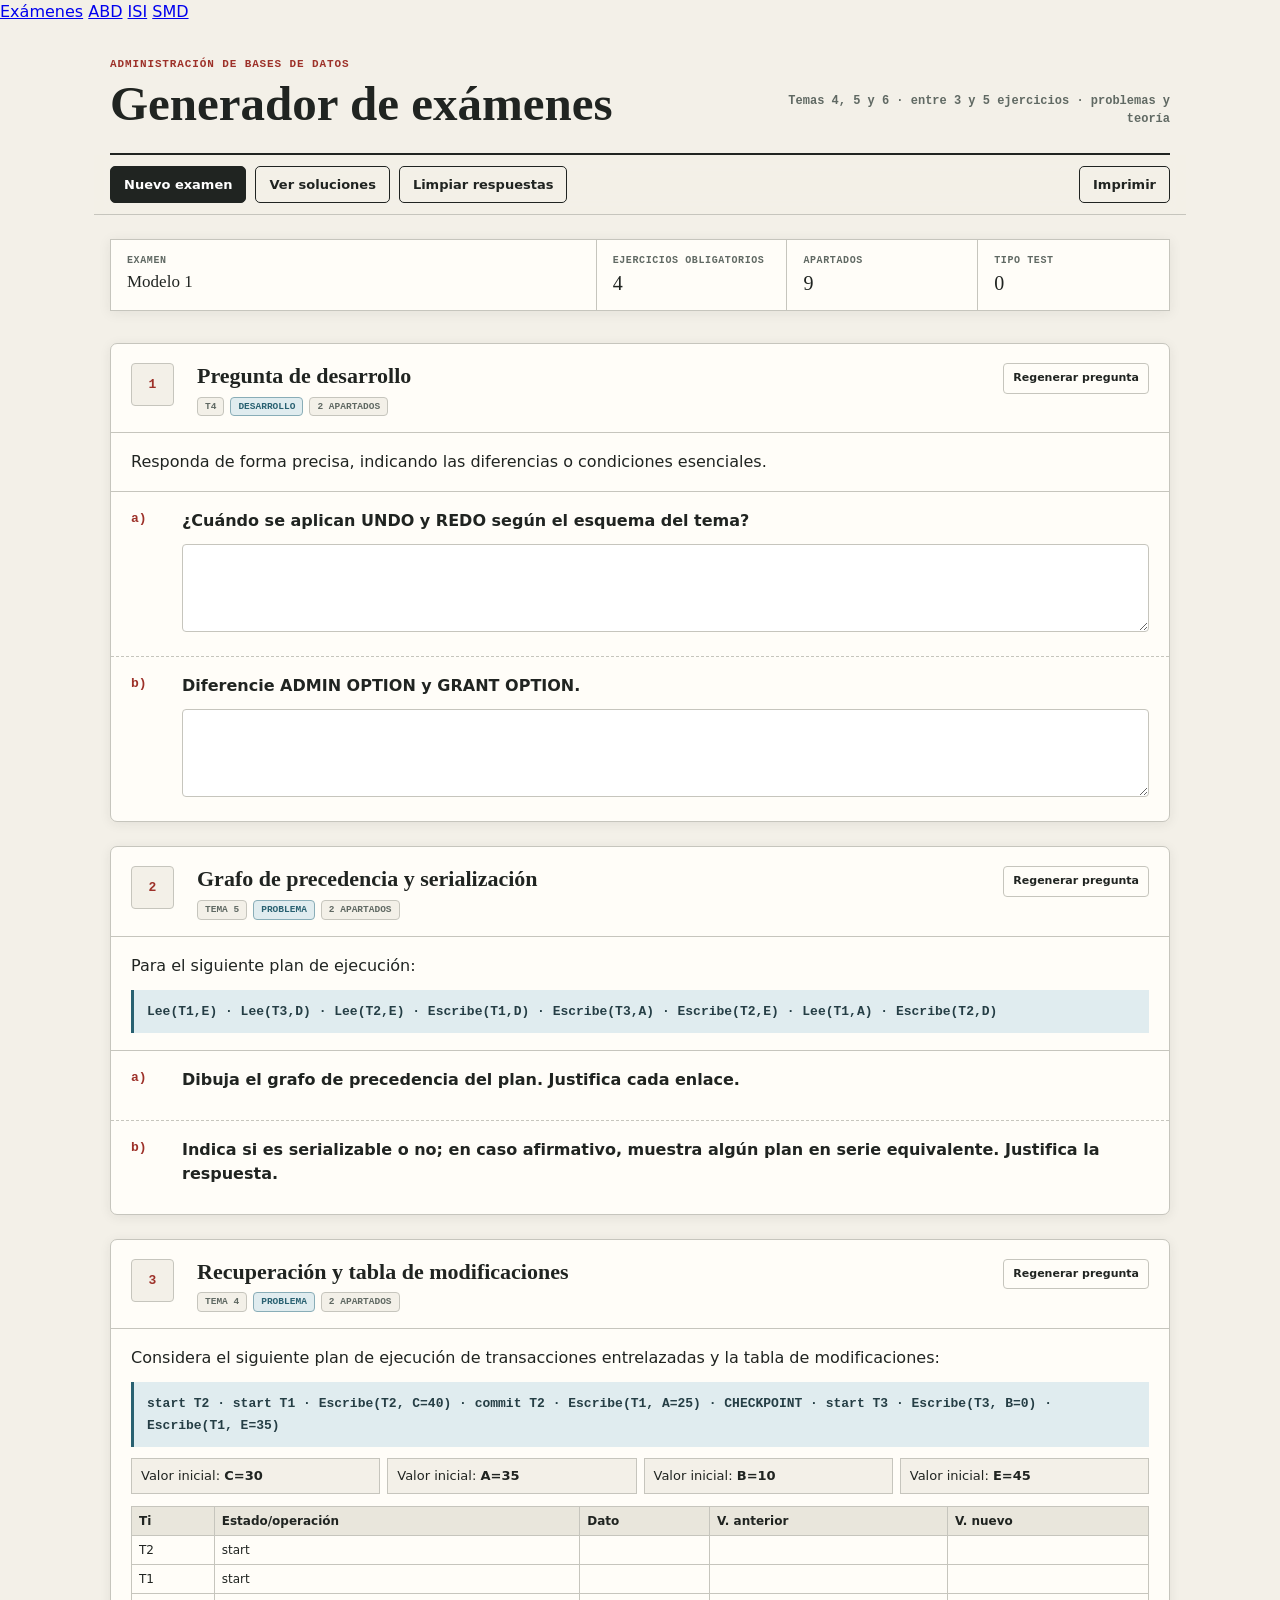
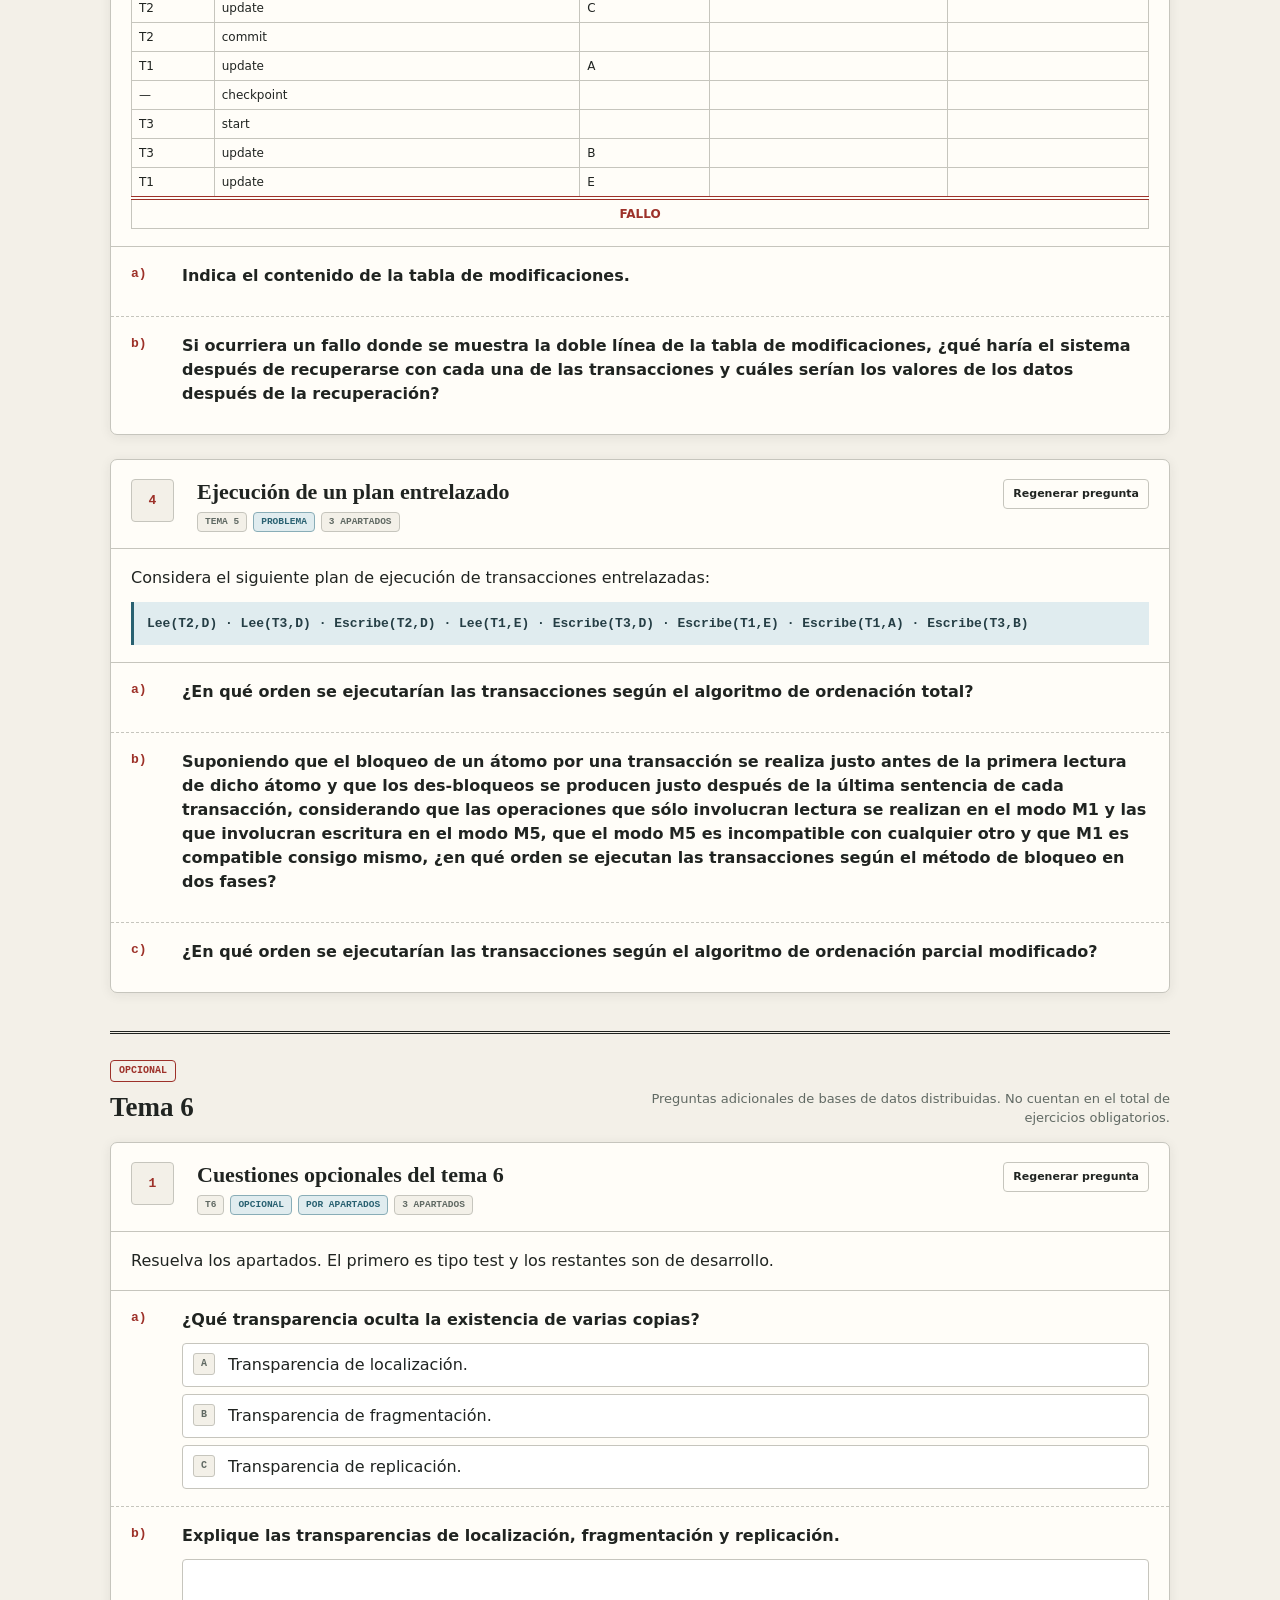
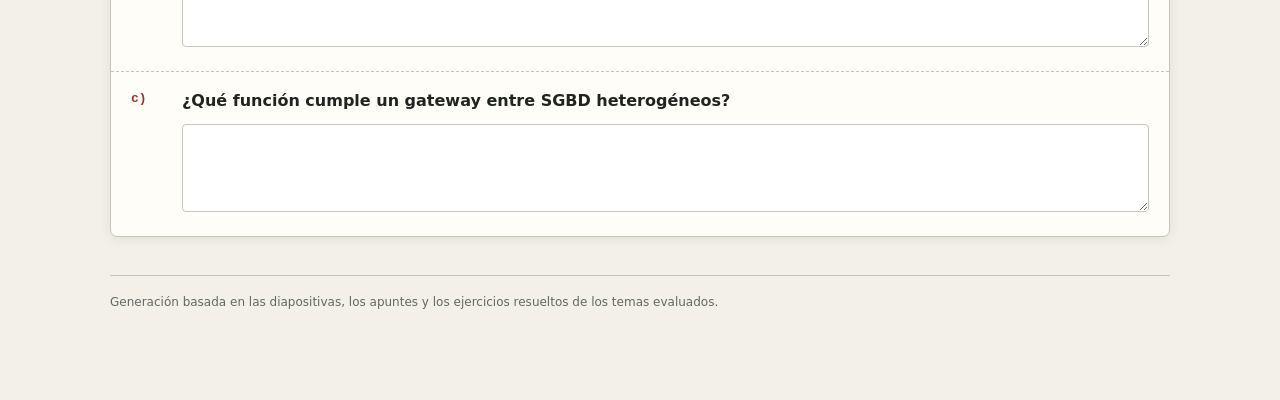
==== abd.html @ e3fd7a16 "Add files via upload" ====
<!DOCTYPE html>
<html lang="es">
<head>
<meta charset="UTF-8">
<meta name="viewport" content="width=device-width, initial-scale=1.0">
<title>Generador de exámenes · Administración de Bases de Datos</title>
<link rel="icon" href="assets/favicon.svg" type="image/svg+xml">
<link rel="preconnect" href="https://fonts.googleapis.com">
<link rel="preconnect" href="https://fonts.gstatic.com" crossorigin>
<link href="https://fonts.googleapis.com/css2?family=Fraunces:ital,opsz,wght@0,9..144,400;0,9..144,600;0,9..144,900;1,9..144,500&family=Newsreader:ital,opsz@0,6..72;1,6..72&family=IBM+Plex+Mono:wght@400;500;600&display=swap" rel="stylesheet">
<style>
  :root {
    --paper: #f3f0e8;
    --surface: #fffdf8;
    --surface-2: #e9e6dc;
    --ink: #202421;
    --muted: #606963;
    --line: #c6c5bd;
    --accent: #9d3129;
    --blue: #296171;
    --blue-bg: #e0ecef;
    --green: #24613b;
    --green-bg: #e2eee5;
    --red-bg: #f4dfdc;
    --shadow: 0 2px 12px rgba(32, 36, 33, .08);
  }

  * { box-sizing: border-box; }
  html { scroll-behavior: smooth; }
  body {
    margin: 0;
    overflow-x: hidden;
    color: var(--ink);
    background: var(--paper);
    font-family: Inter, ui-sans-serif, system-ui, -apple-system, BlinkMacSystemFont, "Segoe UI", sans-serif;
    line-height: 1.5;
  }
  button, textarea { font: inherit; }
  .shell { width: min(1060px, calc(100% - 32px)); margin: 0 auto; padding-bottom: 90px; }

  header {
    display: grid;
    grid-template-columns: 1fr auto;
    gap: 24px;
    align-items: end;
    padding: 34px 0 24px;
    border-bottom: 2px solid var(--ink);
  }
  header > * { min-width: 0; }
  .eyebrow {
    margin: 0 0 7px;
    color: var(--accent);
    font: 750 11px/1.25 ui-monospace, SFMono-Regular, Consolas, monospace;
    letter-spacing: .08em;
    text-transform: uppercase;
  }
  h1 {
    margin: 0;
    font-family: Georgia, serif;
    font-size: clamp(31px, 5vw, 49px);
    line-height: 1.02;
    letter-spacing: 0;
  }
  .header-meta {
    max-width: 390px;
    color: var(--muted);
    text-align: right;
    font: 650 12px/1.55 ui-monospace, SFMono-Regular, Consolas, monospace;
    overflow-wrap: anywhere;
  }

  .toolbar {
    position: sticky;
    top: 0;
    z-index: 20;
    display: flex;
    gap: 9px;
    align-items: center;
    flex-wrap: wrap;
    margin: 0 -16px 24px;
    padding: 11px 16px;
    border-bottom: 1px solid var(--line);
    background: rgba(243, 240, 232, .96);
    backdrop-filter: blur(9px);
  }
  .spacer { flex: 1; }
  .button {
    min-height: 37px;
    padding: 8px 13px;
    border: 1px solid var(--ink);
    border-radius: 5px;
    color: white;
    background: var(--ink);
    cursor: pointer;
    font-size: 13px;
    font-weight: 750;
  }
  .button:hover { border-color: var(--accent); background: var(--accent); }
  .button.secondary { color: var(--ink); background: transparent; }
  .button.secondary:hover { color: white; background: var(--ink); }

  .dashboard {
    display: grid;
    grid-template-columns: 1.4fr repeat(3, minmax(130px, .55fr));
    margin-bottom: 32px;
    border: 1px solid var(--line);
    background: var(--surface);
    box-shadow: var(--shadow);
  }
  .dashboard > div { min-width: 0; padding: 14px 16px; border-right: 1px solid var(--line); }
  .dashboard > div:last-child { border-right: 0; }
  .dash-label {
    display: block;
    margin-bottom: 4px;
    color: var(--muted);
    font: 750 10px/1.3 ui-monospace, SFMono-Regular, Consolas, monospace;
    letter-spacing: .06em;
    text-transform: uppercase;
  }
  .dash-value { display: block; font-family: Georgia, serif; font-size: 20px; line-height: 1.25; overflow-wrap: anywhere; }
  .dashboard > div:first-child .dash-value { font-size: 17px; }

  .result {
    display: none;
    gap: 16px;
    grid-template-columns: auto 1fr;
    align-items: center;
    margin: 0 0 28px;
    padding: 18px;
    border: 2px solid var(--ink);
    background: var(--surface);
  }
  .result.visible { display: grid; }
  .result-score { color: var(--accent); font-family: Georgia, serif; font-size: 38px; font-weight: 700; }
  .result h2 { margin: 0 0 2px; font-size: 17px; }
  .result p { margin: 0; color: var(--muted); font-size: 13px; }

  .optional-section {
    margin-top: 38px;
    padding-top: 22px;
    border-top: 3px double var(--ink);
    scroll-margin-top: 95px;
  }
  .optional-head {
    display: flex;
    gap: 18px;
    align-items: end;
    justify-content: space-between;
    margin-bottom: 14px;
  }
  .optional-head h2 { margin: 0; font-family: Georgia, serif; font-size: 27px; }
  .optional-head p { max-width: 520px; margin: 0; color: var(--muted); text-align: right; font-size: 13px; }
  .optional-badge {
    display: inline-block;
    margin-bottom: 5px;
    padding: 3px 8px;
    border: 1px solid var(--accent);
    border-radius: 4px;
    color: var(--accent);
    font: 750 10px/1.4 ui-monospace, SFMono-Regular, Consolas, monospace;
    text-transform: uppercase;
  }

  .question {
    margin-bottom: 24px;
    border: 1px solid var(--line);
    border-radius: 7px;
    background: var(--surface);
    box-shadow: var(--shadow);
    overflow: hidden;
  }
  .question-head {
    display: grid;
    grid-template-columns: 52px minmax(0, 1fr) auto;
    gap: 14px;
    align-items: start;
    padding: 19px 20px 16px;
    border-bottom: 1px solid var(--line);
  }
  .question-number {
    display: grid;
    width: 43px;
    height: 43px;
    place-items: center;
    border: 1px solid var(--line);
    border-radius: 4px;
    color: var(--accent);
    background: var(--paper);
    font: 750 13px/1 ui-monospace, SFMono-Regular, Consolas, monospace;
  }
  .question h2 { margin: 0 0 7px; font-family: Georgia, serif; font-size: 22px; line-height: 1.2; letter-spacing: 0; }
  .tags { display: flex; gap: 6px; flex-wrap: wrap; }
  .tag {
    padding: 2px 7px;
    border: 1px solid var(--line);
    border-radius: 4px;
    color: var(--muted);
    background: var(--paper);
    font: 700 9.5px/1.45 ui-monospace, SFMono-Regular, Consolas, monospace;
    text-transform: uppercase;
  }
  .tag.problem { border-color: #89adb7; color: var(--blue); background: var(--blue-bg); }
  .regen {
    padding: 6px 9px;
    border: 1px solid var(--line);
    border-radius: 4px;
    color: var(--ink);
    background: transparent;
    cursor: pointer;
    font-size: 11px;
    font-weight: 750;
    white-space: nowrap;
  }
  .regen:hover { border-color: var(--ink); background: var(--surface-2); }

  .statement { padding: 17px 20px; border-bottom: 1px solid var(--line); }
  .statement p { margin: 0; }
  .statement p + p { margin-top: 10px; }
  .scenario {
    display: block;
    margin: 12px 0 0;
    padding: 11px 13px;
    border-left: 3px solid var(--blue);
    color: #253e45;
    background: var(--blue-bg);
    font: 600 13px/1.65 ui-monospace, SFMono-Regular, Consolas, monospace;
    overflow-wrap: anywhere;
  }
  .data-grid {
    display: grid;
    grid-template-columns: repeat(auto-fit, minmax(150px, 1fr));
    gap: 7px;
    margin-top: 11px;
  }
  .datum { padding: 7px 9px; border: 1px solid var(--line); background: var(--paper); font-size: 13px; }
  .statement table { width: 100%; margin-top: 12px; border-collapse: collapse; font-size: 12px; }
  .statement th, .statement td { height: 29px; padding: 5px 7px; border: 1px solid var(--line); text-align: left; }
  .statement th { background: var(--surface-2); }
  .statement tr.failure-marker td { border-top: 4px double var(--accent); color: var(--accent); text-align: center; font-weight: 750; }

  .parts { counter-reset: part; }
  .part {
    counter-increment: part;
    display: grid;
    grid-template-columns: 39px minmax(0, 1fr);
    gap: 12px;
    padding: 17px 20px;
    border-bottom: 1px dashed var(--line);
  }
  .part:last-child { border-bottom: 0; }
  .part::before {
    content: counter(part, lower-alpha) ")";
    color: var(--accent);
    font: 750 13px/1.5 ui-monospace, SFMono-Regular, Consolas, monospace;
  }
  .part-prompt { margin: 0 0 11px; font-weight: 650; overflow-wrap: anywhere; }
  .answer-box {
    width: 100%;
    min-height: 88px;
    resize: vertical;
    padding: 10px 11px;
    border: 1px solid var(--line);
    border-radius: 4px;
    color: var(--ink);
    background: white;
    line-height: 1.45;
  }
  .answer-box:focus { outline: 2px solid rgba(41, 97, 113, .25); border-color: var(--blue); }
  .options { display: grid; gap: 7px; }
  .option {
    display: grid;
    grid-template-columns: 26px minmax(0, 1fr);
    gap: 9px;
    align-items: start;
    width: 100%;
    padding: 9px 10px;
    border: 1px solid var(--line);
    border-radius: 4px;
    color: var(--ink);
    background: white;
    cursor: pointer;
    text-align: left;
  }
  .option:hover { border-color: var(--ink); }
  .letter {
    display: grid;
    width: 22px;
    height: 22px;
    place-items: center;
    border: 1px solid var(--line);
    border-radius: 3px;
    color: var(--muted);
    background: var(--paper);
    font: 750 10px/1 ui-monospace, SFMono-Regular, Consolas, monospace;
  }
  .option.selected { border-color: var(--accent); background: #f8ebe8; }
  .option.selected .letter { border-color: var(--accent); color: white; background: var(--accent); }
  .option.correct { border-color: var(--green); background: var(--green-bg); }
  .option.correct .letter { border-color: var(--green); color: white; background: var(--green); }
  .option.wrong { border-color: var(--accent); background: var(--red-bg); }
  .option.wrong .letter { border-color: var(--accent); color: white; background: var(--accent); }

  .solution {
    display: none;
    margin-top: 12px;
    padding: 11px 12px;
    border-left: 3px solid var(--green);
    color: #27372d;
    background: var(--green-bg);
    font-size: 13.5px;
  }
  .solution.visible { display: block; }
  .solution strong { color: var(--green); }
  .solution.incorrect { border-left-color: var(--accent); background: var(--red-bg); }
  .solution.incorrect strong { color: var(--accent); }
  .solution.unanswered { border-left-color: var(--blue); background: var(--blue-bg); }
  .solution.unanswered strong { color: var(--blue); }
  .solution ul { margin: 7px 0 0 18px; padding: 0; }
  .solution table { width: 100%; margin-top: 8px; border-collapse: collapse; background: rgba(255,255,255,.52); }
  .solution th, .solution td { padding: 5px 7px; border: 1px solid rgba(36,97,59,.28); text-align: left; }
  code { padding: 1px 4px; border-radius: 3px; background: rgba(32,36,33,.08); font-family: ui-monospace, SFMono-Regular, Consolas, monospace; font-size: .92em; }

  footer { margin-top: 38px; padding-top: 17px; border-top: 1px solid var(--line); color: var(--muted); font-size: 12px; }

  @media (max-width: 720px) {
    .shell { width: min(100% - 22px, 1060px); }
    header { grid-template-columns: 1fr; gap: 9px; padding-top: 25px; }
    .header-meta { max-width: none; text-align: left; }
    .toolbar {
      display: grid;
      grid-template-columns: 1fr 1fr;
      gap: 8px;
      margin-left: -11px;
      margin-right: -11px;
      padding: 10px 11px;
    }
    .toolbar .button { width: 100%; padding-left: 7px; padding-right: 7px; font-size: 12px; }
    .spacer { display: none; }
    .dashboard { grid-template-columns: 1fr 1fr; }
    .dashboard > div { border-bottom: 1px solid var(--line); }
    .dashboard > div:nth-child(2) { border-right: 0; }
    .dashboard > div:nth-last-child(-n+2) { border-bottom: 0; }
    .question-head { grid-template-columns: 42px minmax(0, 1fr); padding: 15px 13px 13px; }
    .question-number { width: 36px; height: 36px; }
    .question h2 { font-size: 20px; }
    .regen { grid-column: 2; justify-self: start; }
    .optional-head { display: block; }
    .optional-head p { margin-top: 5px; text-align: left; }
    .statement { padding: 14px 13px; }
    .part { grid-template-columns: 27px minmax(0, 1fr); gap: 7px; padding: 15px 13px; }
    .scenario { font-size: 12px; }
  }

  @media print {
    body, .question, .dashboard { background: white; box-shadow: none; }
    .shell { width: 100%; padding: 0; }
    header { padding-top: 0; }
    .toolbar, .regen, footer, .result { display: none !important; }
    .question { margin-bottom: 16px; }
    .question-head, .statement, .part { break-inside: avoid; }
    .answer-box { min-height: 65px; }
    .solution { display: none !important; }
  }
</style>
<link rel="stylesheet" href="assets/site.css">
</head>
<body class="subject-page">
<div class="site-nav-wrap">
  <nav class="site-nav" aria-label="Asignaturas">
    <a href="index.html">Exámenes</a>
    <a href="abd.html" aria-current="page">ABD</a>
    <a href="isi.html">ISI</a>
    <a href="smd.html">SMD</a>
  </nav>
</div>
<main class="shell">
  <header>
    <div>
      <p class="eyebrow">Administración de Bases de Datos</p>
      <h1>Generador de exámenes</h1>
    </div>
    <div class="header-meta">Temas 4, 5 y 6 · entre 3 y 5 ejercicios · problemas y teoría</div>
  </header>

  <div class="toolbar">
    <button class="button" id="newExam" type="button">Nuevo examen</button>
    <button class="button secondary" id="toggleSolutions" type="button">Ver soluciones</button>
    <button class="button secondary" id="resetAnswers" type="button">Limpiar respuestas</button>
    <span class="spacer"></span>
    <button class="button secondary" id="printExam" type="button">Imprimir</button>
  </div>

  <section class="dashboard" aria-label="Resumen del examen">
    <div>
      <span class="dash-label">Examen</span>
      <span class="dash-value" id="examLabel">Modelo 1</span>
    </div>
    <div>
      <span class="dash-label">Ejercicios obligatorios</span>
      <span class="dash-value" id="questionCount">0</span>
    </div>
    <div>
      <span class="dash-label">Apartados</span>
      <span class="dash-value" id="partCount">0</span>
    </div>
    <div>
      <span class="dash-label">Tipo test</span>
      <span class="dash-value" id="testCount">0</span>
    </div>
  </section>

  <section class="result" id="result">
    <div class="result-score" id="resultScore">0/0</div>
    <div>
      <h2>Corrección orientativa</h2>
      <p id="resultText"></p>
    </div>
  </section>

  <section id="exam"></section>

  <section class="optional-section">
    <div class="optional-head">
      <div>
        <span class="optional-badge">Opcional</span>
        <h2>Tema 6</h2>
      </div>
      <p>Preguntas adicionales de bases de datos distribuidas. No cuentan en el total de ejercicios obligatorios.</p>
    </div>
    <section id="optionalExam"></section>
  </section>

  <footer>
    Generación basada en las diapositivas, los apuntes y los ejercicios resueltos de los temas evaluados.
  </footer>
</main>

<script>
const LETTERS = ["A", "B", "C", "D"];
let serial = 0;
let examNumber = 0;
let questions = [];
let optionalQuestions = [];
let answers = new Map();
let solutionsVisible = false;

function randomInt(min, max) {
  return Math.floor(Math.random() * (max - min + 1)) + min;
}

function choice(items) {
  return items[Math.floor(Math.random() * items.length)];
}

function shuffle(items) {
  const result = [...items];
  for (let i = result.length - 1; i > 0; i--) {
    const j = Math.floor(Math.random() * (i + 1));
    [result[i], result[j]] = [result[j], result[i]];
  }
  return result;
}

function sample(items, amount) {
  return shuffle(items).slice(0, amount);
}

function nextId(prefix) {
  serial += 1;
  return `${prefix}-${serial}`;
}

function openPart(prompt, solution, source = "") {
  return { type: "open", prompt, solution, source };
}

function testPart(prompt, options, correct, explanation) {
  const mixed = shuffle(options.map((text, index) => ({ text, correct: index === correct })));
  return {
    type: "test",
    prompt,
    options: mixed.map(item => item.text),
    correct: mixed.findIndex(item => item.correct),
    solution: explanation
  };
}

function formatList(items) {
  return items.length ? items.join(", ") : "ninguna";
}

const LITERAL_PROBLEM_PROMPTS = {
  timestampTotal: "¿En qué orden se ejecutarían las transacciones según el algoritmo de ordenación total?",
  timestampPartial: "¿En qué orden se ejecutarían las transacciones según el algoritmo de ordenación parcial?",
  timestampModified: "¿En qué orden se ejecutarían las transacciones según el algoritmo de ordenación parcial modificado?",
  lockingM4: "Suponiendo que el bloqueo de un átomo por una transacción se realiza justo antes de la primera lectura de dicho átomo y que los des-bloqueos se producen justo después de la última sentencia de cada transacción, considerando que las operaciones que sólo involucran lectura se realizan en el modo M1 y las que involucran escritura en el modo M4, que el modo M4 es compatible con M1 e incompatible consigo mismo, y que el modo M1 es compatible consigo mismo, ¿en qué orden se ejecutan las transacciones según el método de bloqueo en dos fases?",
  lockingM5: "Suponiendo que el bloqueo de un átomo por una transacción se realiza justo antes de la primera lectura de dicho átomo y que los des-bloqueos se producen justo después de la última sentencia de cada transacción, considerando que las operaciones que sólo involucran lectura se realizan en el modo M1 y las que involucran escritura en el modo M5, que el modo M5 es incompatible con cualquier otro y que M1 es compatible consigo mismo, ¿en qué orden se ejecutan las transacciones según el método de bloqueo en dos fases?",
  modificationsShort: "Indica el contenido de la tabla de modificaciones.",
  recoveryAtLine: "Si ocurriera un fallo donde se muestra la doble línea de la tabla de modificaciones, ¿qué haría el sistema después de recuperarse con cada una de las transacciones y cuáles serían los valores de los datos después de la recuperación?",
  graphDraw: "Dibujar el grafo de precedencia.",
  graphSerial: "Determinar la serializabilidad del plan y, en su caso, dar la secuencia de transacciones.",
  graphDrawJustify: "Dibuja el grafo de precedencia del plan. Justifica cada enlace.",
  graphSerialJustify: "Indica si es serializable o no; en caso afirmativo, muestra algún plan en serie equivalente. Justifica la respuesta.",
  graphCombined: "Para el siguiente plan de ejecución, construye el grafo de precedencia e indica si la ejecución es o no serializable. En caso afirmativo, dar alguna secuencia de transacciones equivalente."
};

function generateRecoveryProblem() {
  const data = sample(["A", "B", "C", "D", "E"], 4);
  const tx = shuffle(["T1", "T2", "T3"]);
  const initial = Object.fromEntries(data.map(item => [item, randomInt(2, 10) * 5]));
  const updated = Object.fromEntries(data.map(item => {
    let value;
    do value = initial[item] + choice([-15, -10, -5, 5, 10, 15, 20]);
    while (value < 0);
    return [item, value];
  }));
  const postCheckpointCommits = Math.random() < .58;
  const stable = { tx: tx[0], item: data[0] };
  const active = { tx: tx[1], items: [data[1], data[3]] };
  const post = { tx: tx[2], item: data[2] };
  const operations = [
    `start ${stable.tx}`,
    `start ${active.tx}`,
    `Escribe(${stable.tx}, ${stable.item}=${updated[stable.item]})`,
    `commit ${stable.tx}`,
    `Escribe(${active.tx}, ${active.items[0]}=${updated[active.items[0]]})`,
    `CHECKPOINT`,
    `start ${post.tx}`,
    `Escribe(${post.tx}, ${post.item}=${updated[post.item]})`,
    `Escribe(${active.tx}, ${active.items[1]}=${updated[active.items[1]]})`
  ];
  if (postCheckpointCommits) operations.push(`commit ${post.tx}`);

  const actionPost = postCheckpointCommits ? "REDO" : "UNDO";
  const finalValues = {
    [stable.item]: updated[stable.item],
    [active.items[0]]: initial[active.items[0]],
    [post.item]: postCheckpointCommits ? updated[post.item] : initial[post.item],
    [active.items[1]]: initial[active.items[1]]
  };
  const logRows = [
    [stable.tx, "start", "", "", ""],
    [active.tx, "start", "", "", ""],
    [stable.tx, "update", stable.item, initial[stable.item], updated[stable.item]],
    [stable.tx, "commit", "", "", ""],
    [active.tx, "update", active.items[0], initial[active.items[0]], updated[active.items[0]]],
    ["—", "checkpoint", "", "", ""],
    [post.tx, "start", "", "", ""],
    [post.tx, "update", post.item, initial[post.item], updated[post.item]],
    [active.tx, "update", active.items[1], initial[active.items[1]], updated[active.items[1]]]
  ];
  if (postCheckpointCommits) logRows.push([post.tx, "commit", "", "", ""]);
  const promptTable = `<table><thead><tr><th>Ti</th><th>Estado/operación</th><th>Dato</th><th>V. anterior</th><th>V. nuevo</th></tr></thead><tbody>${
    logRows.map(row => `<tr><td>${row[0]}</td><td>${row[1]}</td><td>${row[2]}</td><td></td><td></td></tr>`).join("")
  }<tr class="failure-marker"><td colspan="5">FALLO</td></tr></tbody></table>`;
  const table = `<table><thead><tr><th>Ti</th><th>Estado/operación</th><th>Dato</th><th>Anterior</th><th>Nuevo</th></tr></thead><tbody>${
    logRows.map(row => `<tr>${row.map(cell => `<td>${cell}</td>`).join("")}</tr>`).join("")
  }</tbody></table>`;

  const tablePart = openPart(
    LITERAL_PROBLEM_PROMPTS.modificationsShort,
    table,
    "Ejercicios Resueltos 1"
  );
  const recoveryPart = openPart(
    LITERAL_PROBLEM_PROMPTS.recoveryAtLine,
    `<ul><li><b>${stable.tx}</b>: ninguna operación; confirmó antes del checkpoint.</li><li><b>${active.tx}</b>: <b>UNDO</b>; no tiene commit.</li><li><b>${post.tx}</b>: <b>${actionPost}</b>; ${postCheckpointCommits ? "tiene commit después del checkpoint" : "no llegó a confirmar"}.</li></ul><p>Valores tras la recuperación: <b>${data.map(item => `${item}=${finalValues[item]}`).join(", ")}</b>.</p>`,
    "Ejercicios Resueltos 3"
  );

  return {
    id: nextId("recovery"),
    factory: generateRecoveryProblem,
    topic: "Tema 4",
    kind: "Problema",
    title: "Recuperación y tabla de modificaciones",
    statement: `
      <p>Considera el siguiente plan de ejecución de transacciones entrelazadas y la tabla de modificaciones:</p>
      <span class="scenario">${operations.join(" · ")}</span>
      <div class="data-grid">${data.map(item => `<span class="datum">Valor inicial: <b>${item}=${initial[item]}</b></span>`).join("")}</div>
      ${promptTable}
    `,
    parts: shuffle([tablePart, recoveryPart])
  };
}

function randomMerge(programs) {
  const positions = programs.map(() => 0);
  const merged = [];
  while (positions.some((position, index) => position < programs[index].length)) {
    const available = positions
      .map((position, index) => position < programs[index].length ? index : -1)
      .filter(index => index >= 0);
    const selected = choice(available);
    merged.push({ ...programs[selected][positions[selected]] });
    positions[selected] += 1;
  }
  return merged;
}

function precedenceGraph(schedule) {
  const edges = new Set();
  for (let i = 0; i < schedule.length; i++) {
    for (let j = i + 1; j < schedule.length; j++) {
      const a = schedule[i];
      const b = schedule[j];
      if (a.tx !== b.tx && a.item === b.item && (a.type === "W" || b.type === "W")) {
        edges.add(`${a.tx}>${b.tx}`);
      }
    }
  }
  const nodes = [...new Set(schedule.map(op => op.tx))].sort((a, b) => a - b);
  const orders = [];
  function permute(prefix, remaining) {
    if (!remaining.length) {
      const position = Object.fromEntries(prefix.map((node, index) => [node, index]));
      if ([...edges].every(edge => {
        const [from, to] = edge.split(">").map(Number);
        return position[from] < position[to];
      })) orders.push(prefix);
      return;
    }
    remaining.forEach((node, index) => {
      permute([...prefix, node], [...remaining.slice(0, index), ...remaining.slice(index + 1)]);
    });
  }
  permute([], nodes);
  return { edges: [...edges].sort(), orders };
}

function simulateTimestamp(schedule, programs, mode) {
  const queue = schedule.map(op => ({ ...op, original: op.tx }));
  const values = {};
  const events = [];
  const completion = [];
  let nextTx = Math.max(...schedule.map(op => op.tx)) + 1;
  let guard = 0;
  while (queue.length && guard < 100) {
    guard += 1;
    const op = queue.shift();
    const state = values[op.item] || (mode === "total" ? { R: 0 } : { RR: 0, WR: 0 });
    values[op.item] = state;
    let abort = false;
    let ignored = false;
    if (mode === "total") {
      if (op.tx < state.R) abort = true;
      else state.R = op.tx;
    } else if (op.type === "R") {
      if (op.tx < state.WR) abort = true;
      else state.RR = Math.max(state.RR, op.tx);
    } else {
      if (op.tx < state.RR) abort = true;
      else if (op.tx < state.WR) {
        if (mode === "modified") ignored = true;
        else abort = true;
      }
      else state.WR = op.tx;
    }

    if (abort) {
      const newTx = nextTx++;
      events.push(`T${op.tx} aborta en ${op.type === "R" ? "Lee" : "Escribe"}(T${op.tx},${op.item}) y se reinicia como T${newTx}`);
      for (let index = queue.length - 1; index >= 0; index--) {
        if (queue[index].tx === op.tx) queue.splice(index, 1);
      }
      programs.find(program => program[0].tx === op.original).forEach(programOp => {
        queue.push({ ...programOp, tx: newTx, original: op.original });
      });
    } else {
      if (ignored) events.push(`Escribe(T${op.tx},${op.item}) se ignora por ser obsoleta`);
      if (!queue.some(pending => pending.tx === op.tx)) completion.push(op.original);
    }
  }
  return {
    events,
    completion: [...new Set(completion)].map(tx => `T${tx}`),
    controllers: Object.entries(values).map(([item, state]) => {
      return mode === "total"
        ? `${item}: R=${state.R}`
        : `${item}: RR=${state.RR}, WR=${state.WR}`;
    })
  };
}

const PLAN_TEMPLATES = [
  {
    source: "Ejercicios Resueltos 1",
    operations: [
      [3, "R", 2], [1, "R", 0], [2, "R", 1], [3, "W", 1],
      [1, "R", 1], [1, "W", 0], [3, "W", 2], [2, "W", 1]
    ]
  },
  {
    source: "Ejercicios Resueltos 2",
    operations: [
      [3, "R", 2], [1, "R", 0], [2, "R", 1], [3, "R", 1],
      [1, "R", 1], [1, "W", 0], [3, "W", 2], [2, "W", 1]
    ]
  },
  {
    source: "Ejercicios Resueltos 3",
    operations: [
      [1, "R", 0], [2, "R", 0], [1, "W", 0], [3, "R", 1],
      [2, "W", 0], [3, "W", 1], [3, "W", 2], [2, "W", 3]
    ]
  },
  {
    source: "Relación de problemas 4",
    operations: [
      [1, "R", 0], [2, "R", 1], [3, "R", 0], [1, "W", 1],
      [2, "W", 2], [3, "W", 0], [1, "R", 2], [3, "W", 1]
    ]
  }
];

function buildRandomPlan(excludedSource = "") {
  const candidates = PLAN_TEMPLATES.filter(template => template.source !== excludedSource);
  const template = choice(candidates.length ? candidates : PLAN_TEMPLATES);
  const items = sample(["A", "B", "C", "D", "E"], 4);
  const txMap = Object.fromEntries(shuffle([1, 2, 3]).map((label, index) => [index + 1, label]));
  const schedule = template.operations.map(([tx, type, item]) => ({
    tx: txMap[tx],
    type,
    item: items[item]
  }));
  const programs = [1, 2, 3].map(tx =>
    schedule.filter(operation => operation.tx === tx).map(operation => ({ ...operation }))
  );
  return {
    source: template.source,
    programs,
    schedule,
    graph: precedenceGraph(schedule)
  };
}

function operationText(operation) {
  return `${operation.type === "R" ? "Lee" : "Escribe"}(T${operation.tx},${operation.item})`;
}

function scheduleText(schedule) {
  return schedule.map(operationText).join(" · ");
}

function simulateTwoPhase(schedule, programs, writeMode) {
  const pending = schedule.map(operation => ({ ...operation }));
  const blocked = new Set();
  const held = {};
  const acquired = new Set();
  const execution = [];
  const waits = [];
  const completion = [];
  const requirements = Object.fromEntries(programs.map(program => {
    const tx = program[0].tx;
    const byItem = {};
    [...new Set(program.map(operation => operation.item))].forEach(item => {
      byItem[item] = program.some(operation => operation.item === item && operation.type === "W")
        ? writeMode
        : "M1";
    });
    return [tx, byItem];
  }));

  function compatible(requested, current) {
    if (requested === "M5" || current === "M5") return false;
    if (requested === "M4" && current === "M4") return false;
    return true;
  }

  function blockersFor(operation) {
    const requested = requirements[operation.tx][operation.item];
    return (held[operation.item] || []).filter(lock =>
      lock.tx !== operation.tx && !compatible(requested, lock.mode)
    );
  }

  function release(tx) {
    Object.keys(held).forEach(item => {
      const before = held[item].length;
      held[item] = held[item].filter(lock => lock.tx !== tx);
      if (before !== held[item].length) execution.push(`UNLOCK(T${tx},${item})`);
    });
    blocked.clear();
  }

  let guard = 0;
  while (pending.length && guard < 100) {
    guard += 1;
    let progress = false;
    for (let index = 0; index < pending.length;) {
      const operation = pending[index];
      if (blocked.has(operation.tx)) {
        index += 1;
        continue;
      }
      const key = `${operation.tx}:${operation.item}`;
      if (!acquired.has(key)) {
        const mode = requirements[operation.tx][operation.item];
        const blockers = blockersFor(operation);
        if (blockers.length) {
          blocked.add(operation.tx);
          waits.push(`T${operation.tx} espera ${mode}(${operation.item}) retenido por ${blockers.map(lock => `T${lock.tx}/${lock.mode}`).join(" y ")}`);
          index += 1;
          continue;
        }
        acquired.add(key);
        (held[operation.item] ||= []).push({ tx: operation.tx, mode });
        execution.push(`LOCK(T${operation.tx},${operation.item},${mode})`);
      }
      execution.push(operationText(operation));
      pending.splice(index, 1);
      progress = true;
      if (!pending.some(candidate => candidate.tx === operation.tx)) {
        completion.push(`T${operation.tx}`);
        release(operation.tx);
      }
    }
    if (!progress) break;
  }
  return {
    execution,
    waits: [...new Set(waits)],
    completion,
    deadlock: pending.length > 0
  };
}

function timestampSolution(result) {
  return `<p>${result.events.length
    ? result.events.map(event => `• ${event}`).join("<br>")
    : "El plan se ejecuta sin abortos ni escrituras ignoradas."
  }</p><p>Orden de finalización de las transacciones originales: <b>${result.completion.join("–")}</b>.</p><p>Controladores finales: <b>${result.controllers.join("; ")}</b>.</p>`;
}

function generateExecutionProblem(includeGraphPart = false) {
  const plan = buildRandomPlan();
  const total = simulateTimestamp(plan.schedule, plan.programs, "total");
  const partial = simulateTimestamp(plan.schedule, plan.programs, "partial");
  const modified = simulateTimestamp(plan.schedule, plan.programs, "modified");
  const writeMode = choice(["M4", "M5"]);
  const locking = simulateTwoPhase(plan.schedule, plan.programs, writeMode);
  const algorithmParts = [
    openPart(
      LITERAL_PROBLEM_PROMPTS.timestampTotal,
      timestampSolution(total),
      "Ejercicios Resueltos 2"
    ),
    openPart(
      LITERAL_PROBLEM_PROMPTS.timestampPartial,
      timestampSolution(partial),
      "Relación de problemas 4"
    ),
    openPart(
      LITERAL_PROBLEM_PROMPTS.timestampModified,
      timestampSolution(modified),
      "Ejercicios Resueltos 1"
    ),
    openPart(
      writeMode === "M4"
        ? LITERAL_PROBLEM_PROMPTS.lockingM4
        : LITERAL_PROBLEM_PROMPTS.lockingM5,
      `<p>Plan ejecutado:</p><span class="scenario">${locking.execution.join(" · ")}</span><p>Esperas: <b>${formatList(locking.waits)}</b>.</p><p>${
        locking.deadlock
          ? "El plan queda bloqueado antes de completar todas las transacciones."
          : `Orden de terminación: <b>${locking.completion.join("–")}</b>.`
      }</p>`,
      "examen-junio-2022"
    )
  ];
  const foreignParts = algorithmParts.filter(part =>
    part.source !== plan.source && !(part.source === "examen-junio-2022" && locking.deadlock)
  );
  const selected = sample(foreignParts, randomInt(2, Math.min(3, foreignParts.length)));
  if (includeGraphPart) {
    const edges = plan.graph.edges.map(edge => {
      const [from, to] = edge.split(">");
      return `T${from}→T${to}`;
    });
    const orders = plan.graph.orders.map(order => order.map(tx => `T${tx}`).join("–"));
    selected.push(openPart(
      LITERAL_PROBLEM_PROMPTS.graphCombined,
      `<p>Aristas: <b>${formatList(edges)}</b>.</p><p>${
        orders.length
          ? `El grafo es acíclico. Órdenes serie equivalentes: <b>${orders.join(", ")}</b>.`
          : "El grafo contiene un ciclo y el plan no es serializable por conflictos."
      }</p>`,
      plan.source === "Relación de problemas 4" ? "Ejercicios Resueltos 3" : "Relación de problemas 4"
    ));
  }
  return {
    id: nextId("execution"),
    factory: () => generateExecutionProblem(includeGraphPart),
    topic: "Tema 5",
    kind: "Problema",
    title: "Ejecución de un plan entrelazado",
    sourceTemplate: plan.source,
    partSources: selected.map(part => part.source),
    statement: `
      <p>Considera el siguiente plan de ejecución de transacciones entrelazadas:</p>
      <span class="scenario">${scheduleText(plan.schedule)}</span>
    `,
    parts: shuffle(selected)
  };
}

function generateGraphProblem(excludedSource = "") {
  const plan = buildRandomPlan(excludedSource);
  const edges = plan.graph.edges.map(edge => {
    const [from, to] = edge.split(">");
    return `T${from}→T${to}`;
  });
  const orders = plan.graph.orders.map(order => order.map(tx => `T${tx}`).join("–"));
  const conflictingPairs = [];
  for (let i = 0; i < plan.schedule.length; i++) {
    for (let j = i + 1; j < plan.schedule.length; j++) {
      const first = plan.schedule[i];
      const second = plan.schedule[j];
      if (first.tx !== second.tx && first.item === second.item && (first.type === "W" || second.type === "W")) {
        conflictingPairs.push(`${operationText(first)} ≺ ${operationText(second)}`);
      }
    }
  }
  const cycle = (() => {
    if (orders.length) return "";
    for (const edge of plan.graph.edges) {
      const [from, to] = edge.split(">");
      if (plan.graph.edges.includes(`${to}>${from}`)) return `T${from}→T${to}→T${from}`;
    }
    return "existe un ciclo dirigido entre las precedencias mostradas";
  })();
  const graphSolution = `Los nodos son T1, T2 y T3. Las aristas son <b>${formatList(edges)}</b>.<ul>${conflictingPairs.map(pair => `<li>${pair}</li>`).join("")}</ul>`;
  const serialSolution = orders.length
    ? `Es serializable porque el grafo es acíclico. Órdenes equivalentes: <b>${orders.join(", ")}</b>.`
    : `No es serializable porque ${cycle}.`;
  const practicalParts = choice([
    [
      openPart(LITERAL_PROBLEM_PROMPTS.graphDraw, graphSolution, "Relación de problemas 4"),
      openPart(LITERAL_PROBLEM_PROMPTS.graphSerial, serialSolution, "Relación de problemas 4")
    ],
    [
      openPart(LITERAL_PROBLEM_PROMPTS.graphDrawJustify, graphSolution, "Relación de problemas 4"),
      openPart(LITERAL_PROBLEM_PROMPTS.graphSerialJustify, serialSolution, "Relación de problemas 4")
    ]
  ]);
  return {
    id: nextId("graph"),
    factory: () => generateGraphProblem(excludedSource),
    topic: "Tema 5",
    kind: "Problema",
    title: "Grafo de precedencia y serialización",
    sourceTemplate: plan.source,
    statement: `
      <p>Para el siguiente plan de ejecución:</p>
      <span class="scenario">${scheduleText(plan.schedule)}</span>
    `,
    parts: practicalParts
  };
}

const THEORY = [
  { topic: "T4", prompt: "Diferencie autenticación y autorización.", answer: "La autenticación comprueba la identidad; la autorización determina qué operaciones puede realizar esa identidad.", distractors: ["La autenticación concede roles y la autorización cifra contraseñas.", "Son dos nombres para el mismo control de acceso."] },
  { topic: "T4", prompt: "Diferencie ADMIN OPTION y GRANT OPTION.", answer: "ADMIN OPTION permite propagar privilegios de sistema o roles; GRANT OPTION permite propagar un privilegio sobre un objeto.", distractors: ["Ambas se aplican únicamente a privilegios sobre tablas.", "GRANT OPTION crea usuarios y ADMIN OPTION confirma transacciones."] },
  { topic: "T4", prompt: "Explique atomicidad y durabilidad.", answer: "Atomicidad: todo o nada. Durabilidad: los cambios confirmados sobreviven a fallos posteriores.", distractors: ["Atomicidad aísla transacciones y durabilidad valida restricciones.", "Atomicidad conserva copias y durabilidad impide toda concurrencia."] },
  { topic: "T4", prompt: "¿Cuándo se aplican UNDO y REDO según el esquema del tema?", answer: "UNDO cuando hay start sin commit; REDO cuando aparecen start y commit dentro de la parte relevante del log.", distractors: ["UNDO con commit y REDO sin commit.", "REDO solo después de un backup en frío."] },
  { topic: "T4", prompt: "Compare copia física en frío, física en caliente y copia lógica.", answer: "La fría exige detener la instancia; la caliente permite uso y necesita ARCHIVELOG; la lógica exporta objetos sin reproducir su estructura física.", distractors: ["Las tres son imágenes idénticas de datafiles.", "La copia lógica exige detener la instancia y ARCHIVELOG."] },
  { topic: "T4", prompt: "¿Qué diferencia existe entre ROLLBACK y ROLLBACK TO SAVEPOINT?", answer: "ROLLBACK deshace la transacción completa; ROLLBACK TO retrocede solo hasta el punto indicado y permite continuar.", distractors: ["ROLLBACK confirma y ROLLBACK TO exporta.", "Ambas operaciones hacen commit automático."] },
  { topic: "T5", prompt: "Defina conflicto entre operaciones.", answer: "Dos operaciones de transacciones distintas entran en conflicto si acceden al mismo dato y al menos una es escritura.", distractors: ["Hay conflicto siempre que las transacciones comiencen a distinta hora.", "Solo dos lecturas sobre el mismo dato entran en conflicto."] },
  { topic: "T5", prompt: "Caracterice un plan serializable por conflictos.", answer: "Su grafo de precedencia es acíclico y una ordenación topológica proporciona un plan serie equivalente.", distractors: ["Su grafo debe ser completo y contener un ciclo.", "Todas las transacciones deben ejecutarse sin entrelazado."] },
  { topic: "T5", prompt: "Enuncie la regla esencial del bloqueo en dos fases.", answer: "Después de liberar el primer bloqueo, la transacción no puede adquirir ninguno nuevo.", distractors: ["Cada lectura debe liberar el bloqueo antes de escribir.", "Solo se permite bloquear un dato por examen."] },
  { topic: "T5", prompt: "Compare DIE-WAIT y WOUND-WAIT.", answer: "En DIE-WAIT una joven aborta ante una antigua; en WOUND-WAIT una antigua hace abortar a la joven y una joven espera a la antigua.", distractors: ["Ambos hacen esperar siempre a la transacción antigua.", "DIE-WAIT elimina marcas temporales y WOUND-WAIT elimina bloqueos."] },
  { topic: "T5", prompt: "¿Qué cambia la regla de escritura modificada de Thomas?", answer: "Una escritura obsoleta respecto a WR puede ignorarse en vez de abortar, siempre que no viole una lectura posterior.", distractors: ["Toda escritura antigua obliga a deshacer la más nueva.", "Convierte cada escritura en una nueva lectura."] },
  { topic: "T5", prompt: "Describa las fases del control optimista por validación.", answer: "Lectura, validación y escritura; antes de volcar cambios se comprueban conflictos mediante los conjuntos de acceso.", distractors: ["Preparación, precommit y commit.", "Bloqueo, checkpoint y recuperación."] },
  { topic: "T6", prompt: "Diferencie fragmentación horizontal y vertical.", answer: "La horizontal separa filas mediante selecciones; la vertical separa columnas mediante proyecciones y conserva una clave para recomponer.", distractors: ["La horizontal separa columnas y la vertical filas.", "Ambas consisten en crear copias completas."] },
  { topic: "T6", prompt: "Explique las transparencias de localización, fragmentación y replicación.", answer: "Ocultan respectivamente el nodo físico, la división de una relación y la existencia de varias copias.", distractors: ["Ocultan usuario, contraseña y privilegios.", "Son tres mecanismos exclusivos de recuperación."] },
  { topic: "T6", prompt: "¿Por qué 2PC puede bloquear participantes?", answer: "Un participante que votó T lista debe esperar la decisión global si falla el coordinador; no puede confirmar ni abortar unilateralmente.", distractors: ["Porque ningún participante escribe log.", "Porque 2PC exige una copia completa en cada nodo."] },
  { topic: "T6", prompt: "Compare los protocolos de mayoría y copia primaria.", answer: "Mayoría solicita más de la mitad de las réplicas; copia primaria concentra el bloqueo y la propagación en una copia designada.", distractors: ["Ambos consultan una única réplica elegida al azar.", "Mayoría solo sirve sin réplicas y copia primaria no permite escrituras."] },
  { topic: "T6", prompt: "¿Qué función cumple un gateway entre SGBD heterogéneos?", answer: "Traduce operaciones, tipos, diccionarios y protocolos entre gestores diferentes.", distractors: ["Sustituye el protocolo de compromiso.", "Elimina la necesidad de un catálogo distribuido."] },
  { topic: "T6", prompt: "¿Por qué conviene ejecutar selecciones antes de transferir datos?", answer: "Reduce el tamaño de los resultados intermedios y, por tanto, el coste de comunicación de la consulta distribuida.", distractors: ["Aumenta el número de réplicas disponibles.", "Evita cualquier necesidad de bloqueo."] }
];

const THEORY_TESTS = [
  {
    topic: "T4",
    prompt: "¿Qué asociación es correcta?",
    options: ["ADMIN OPTION se aplica a sistema o roles; GRANT OPTION, a objetos.", "ADMIN OPTION se aplica a objetos; GRANT OPTION, a usuarios y sesiones.", "Ambas opciones se aplican únicamente a privilegios de sistema."],
    correct: 0,
    explanation: "ADMIN OPTION permite propagar privilegios de sistema o roles; GRANT OPTION acompaña a privilegios sobre objetos."
  },
  {
    topic: "T4",
    prompt: "Tras el último checkpoint, T1 confirma y T2 queda activa. ¿Qué tratamiento corresponde?",
    options: ["REDO(T1) y UNDO(T2).", "UNDO(T1) y REDO(T2).", "UNDO de ambas transacciones."],
    correct: 0,
    explanation: "La transacción confirmada después del checkpoint se rehace; la que carece de commit se deshace."
  },
  {
    topic: "T4",
    prompt: "¿Qué combinación describe una copia física en caliente?",
    options: ["Instancia activa y modo ARCHIVELOG.", "Instancia detenida y exportación lógica.", "Instancia activa y redo deshabilitado."],
    correct: 0,
    explanation: "La copia en caliente admite usuarios activos y necesita los redo archivados para recuperar una imagen consistente."
  },
  {
    topic: "T4",
    prompt: "¿Qué efecto produce ROLLBACK TO S?",
    options: ["Deshace lo posterior a S y mantiene activa la transacción.", "Confirma lo anterior a S y termina la transacción.", "Deshace toda la transacción y elimina la sesión."],
    correct: 0,
    explanation: "El retroceso hasta un savepoint es parcial y permite continuar trabajando dentro de la misma transacción."
  },
  {
    topic: "T5",
    prompt: "¿Qué condición identifica serializabilidad por conflictos?",
    options: ["El grafo de precedencia es acíclico.", "El grafo de espera contiene un ciclo.", "Cada transacción utiliza un único dato."],
    correct: 0,
    explanation: "La ausencia de ciclos permite obtener uno o varios órdenes serie mediante ordenación topológica."
  },
  {
    topic: "T5",
    prompt: "Con RR(A)=8 y WR(A)=5, T7 intenta escribir A. ¿Qué ocurre?",
    options: ["T7 aborta por la lectura posterior.", "La escritura se ignora por WR(A).", "La escritura se acepta con WR(A)=7."],
    correct: 0,
    explanation: "La marca de T7 es menor que RR(A); una transacción posterior ya ha leído el dato y la escritura no puede aceptarse."
  },
  {
    topic: "T5",
    prompt: "¿Qué secuencia viola el protocolo de bloqueo en dos fases?",
    options: ["LOCK(A), UNLOCK(A), LOCK(B).", "LOCK(A), LOCK(B), UNLOCK(A).", "LOCK-S(A), LOCK-S(B), COMMIT."],
    correct: 0,
    explanation: "Después del primer desbloqueo comienza la fase decreciente y ya no se pueden solicitar nuevos bloqueos."
  },
  {
    topic: "T5",
    prompt: "En WOUND-WAIT, T1 es más antigua que T3 y solicita un recurso de T3. ¿Qué sucede?",
    options: ["T1 hace abortar a T3.", "T1 espera a que termine T3.", "Ambas conservan el recurso."],
    correct: 0,
    explanation: "La transacción antigua hiere a la joven; una transacción joven sí esperaría ante una más antigua."
  },
  {
    topic: "T6",
    prompt: "¿Cómo se reconstruye una fragmentación vertical correcta?",
    options: ["Mediante reunión por la clave común.", "Mediante unión de todas las columnas.", "Mediante diferencia entre fragmentos."],
    correct: 0,
    explanation: "Los fragmentos verticales comparten una clave que permite reunir los atributos de cada tupla."
  },
  {
    topic: "T6",
    prompt: "Un participante de 2PC solo conserva T lista. ¿En qué situación está?",
    options: ["Preparado y pendiente de la decisión global.", "Abortado y listo para ejecutar UNDO.", "Confirmado y listo para ejecutar REDO."],
    correct: 0,
    explanation: "Después de votar afirmativamente no puede decidir por sí mismo; debe consultar al coordinador u otros nodos."
  },
  {
    topic: "T6",
    prompt: "Un dato posee siete réplicas. ¿Cuál es la mayoría mínima?",
    options: ["Cuatro concesiones.", "Tres concesiones.", "Siete concesiones."],
    correct: 0,
    explanation: "El protocolo exige más de la mitad de las copias: con siete, la mayoría mínima es cuatro."
  },
  {
    topic: "T6",
    prompt: "¿Qué aporta Preejecutar T en 3PC?",
    options: ["Un estado intermedio antes del compromiso final.", "Una réplica primaria para cada participante.", "Un mecanismo de fragmentación del catálogo."],
    correct: 0,
    explanation: "El estado precommit registra que todos estaban preparados antes de emitir la orden definitiva de ejecución."
  },
  {
    topic: "T6",
    prompt: "¿Qué transparencia oculta la existencia de varias copias?",
    options: ["Transparencia de replicación.", "Transparencia de fragmentación.", "Transparencia de localización."],
    correct: 0,
    explanation: "La replicación permite operar con un objeto lógico sin seleccionar explícitamente una de sus copias."
  },
  {
    topic: "T6",
    prompt: "¿Qué estrategia suele reducir el tráfico de una reunión distribuida?",
    options: ["Filtrar en origen antes de transferir.", "Mover primero la relación más grande.", "Replicar ambos operandos antes de filtrar."],
    correct: 0,
    explanation: "Aplicar selecciones y proyecciones cerca de los datos reduce los resultados intermedios enviados por la red."
  }
];

function generateTheoryQuestion(allowedTopics = ["T4", "T5"], optional = false) {
  const format = choice(["test", "development", "multipart"]);
  const theoryPool = THEORY.filter(item => allowedTopics.includes(item.topic));
  const testPool = THEORY_TESTS.filter(item => allowedTopics.includes(item.topic));
  let parts;
  let selected;
  if (format === "test") {
    selected = sample(testPool, Math.min(3, testPool.length));
    parts = selected.map(item =>
      testPart(item.prompt, item.options, item.correct, item.explanation)
    );
  } else if (format === "development") {
    selected = sample(theoryPool, Math.min(2, theoryPool.length));
    parts = selected.map(item =>
      openPart(item.prompt, item.answer)
    );
  } else {
    const testItem = choice(testPool);
    const developmentItems = sample(theoryPool, Math.min(2, theoryPool.length));
    selected = [testItem, ...developmentItems];
    parts = [
      testPart(testItem.prompt, testItem.options, testItem.correct, testItem.explanation),
      ...developmentItems.map(item => openPart(item.prompt, item.answer))
    ];
  }
  const topicSet = [...new Set(selected.map(item => item.topic))].join(" · ");
  return {
    id: nextId(optional ? "optional" : "theory"),
    factory: () => generateTheoryQuestion(allowedTopics, optional),
    topic: topicSet,
    kind: format === "test" ? "Tipo test" : format === "development" ? "Desarrollo" : "Por apartados",
    title: optional
      ? "Cuestiones opcionales del tema 6"
      : format === "test"
      ? "Cuestiones tipo test"
      : format === "development"
        ? "Pregunta de desarrollo"
        : "Cuestiones teóricas por apartados",
    statement: format === "test"
      ? "<p>Seleccione la opción correcta en cada apartado.</p>"
      : format === "development"
        ? "<p>Responda de forma precisa, indicando las diferencias o condiciones esenciales.</p>"
        : "<p>Resuelva los apartados. El primero es tipo test y los restantes son de desarrollo.</p>",
    parts
  };
}

function generateExam() {
  const exerciseCount = randomInt(3, 5);
  const firstTheory = generateTheoryQuestion();
  const executionProblem = generateExecutionProblem(exerciseCount === 3);
  const generated = [
    generateRecoveryProblem(),
    executionProblem,
    firstTheory
  ];
  if (exerciseCount >= 4) generated.push(generateGraphProblem(executionProblem.sourceTemplate));
  if (exerciseCount === 5) {
    let secondTheory = generateTheoryQuestion();
    let attempts = 0;
    while (secondTheory.kind === firstTheory.kind && attempts < 8) {
      secondTheory = generateTheoryQuestion();
      attempts += 1;
    }
    generated.push(secondTheory);
  }
  questions = shuffle(generated);
  optionalQuestions = [generateTheoryQuestion(["T6"], true)];
  examNumber += 1;
  answers = new Map();
  solutionsVisible = false;
  render();
  window.scrollTo({ top: 0, behavior: "smooth" });
}

function regenerateQuestion(index, optional = false) {
  const collection = optional ? optionalQuestions : questions;
  const oldQuestion = collection[index];
  collection[index] = oldQuestion.factory();
  for (const key of [...answers.keys()]) {
    if (key.startsWith(`${oldQuestion.id}:`)) answers.delete(key);
  }
  solutionsVisible = false;
  render();
}

function answerKey(question, partIndex) {
  return `${question.id}:${partIndex}`;
}

function selectOption(question, partIndex, optionIndex) {
  if (solutionsVisible) return;
  answers.set(answerKey(question, partIndex), optionIndex);
  renderExam();
}

function renderPart(question, part, partIndex) {
  const key = answerKey(question, partIndex);
  const selected = answers.get(key);
  const wrapper = document.createElement("div");
  wrapper.className = "part";
  const content = document.createElement("div");
  content.innerHTML = `<p class="part-prompt">${part.prompt}</p>`;

  if (part.type === "test") {
    const options = document.createElement("div");
    options.className = "options";
    part.options.forEach((optionText, optionIndex) => {
      const button = document.createElement("button");
      button.type = "button";
      button.className = "option";
      if (!solutionsVisible && selected === optionIndex) button.classList.add("selected");
      if (solutionsVisible) {
        if (optionIndex === part.correct) button.classList.add("correct");
        else if (selected === optionIndex) button.classList.add("wrong");
      }
      button.innerHTML = `<span class="letter">${LETTERS[optionIndex]}</span><span>${optionText}</span>`;
      button.addEventListener("click", () => selectOption(question, partIndex, optionIndex));
      options.appendChild(button);
    });
    content.appendChild(options);
  } else if (question.kind !== "Problema") {
    const textarea = document.createElement("textarea");
    textarea.className = "answer-box";
    textarea.setAttribute("aria-label", `Respuesta al apartado ${partIndex + 1}`);
    textarea.value = answers.get(key) || "";
    textarea.addEventListener("input", event => answers.set(key, event.target.value));
    content.appendChild(textarea);
  }

  const solution = document.createElement("div");
  const isUnanswered = part.type === "test" && selected === undefined;
  const isIncorrect = part.type === "test" && selected !== undefined && selected !== part.correct;
  solution.className = `solution${solutionsVisible ? " visible" : ""}${isIncorrect ? " incorrect" : ""}${isUnanswered ? " unanswered" : ""}`;
  const label = part.type === "test"
    ? selected === part.correct
      ? "Correcto."
      : selected === undefined
        ? `Sin responder. Respuesta correcta: ${LETTERS[part.correct]}.`
        : `Respuesta correcta: ${LETTERS[part.correct]}.`
    : "Solución orientativa.";
  solution.innerHTML = `<strong>${label}</strong> ${part.solution}`;
  content.appendChild(solution);
  wrapper.appendChild(content);
  return wrapper;
}

function renderQuestion(question, index, optional = false) {
  const article = document.createElement("article");
  article.className = "question";
  article.innerHTML = `
    <div class="question-head">
      <div class="question-number">${index + 1}</div>
      <div>
        <h2>${question.title}</h2>
        <div class="tags">
          ${question.topic.split(" · ").map(topic => `<span class="tag">${topic}</span>`).join("")}
          ${optional ? '<span class="tag problem">Opcional</span>' : ""}
          <span class="tag problem">${question.kind}</span>
          <span class="tag">${question.parts.length} apartados</span>
        </div>
      </div>
      <button class="regen" type="button">Regenerar pregunta</button>
    </div>
    <div class="statement">${question.statement}</div>
    <div class="parts"></div>
  `;
  article.querySelector(".regen").addEventListener("click", () => regenerateQuestion(index, optional));
  const parts = article.querySelector(".parts");
  question.parts.forEach((part, partIndex) => parts.appendChild(renderPart(question, part, partIndex)));
  return article;
}

function renderExam() {
  const container = document.getElementById("exam");
  const optionalContainer = document.getElementById("optionalExam");
  container.innerHTML = "";
  optionalContainer.innerHTML = "";
  questions.forEach((question, index) => container.appendChild(renderQuestion(question, index)));
  optionalQuestions.forEach((question, index) => optionalContainer.appendChild(renderQuestion(question, index, true)));
  updateSummary();
}

function updateSummary() {
  const parts = questions.flatMap(question => question.parts);
  const tests = parts.filter(part => part.type === "test");
  document.getElementById("examLabel").textContent = `Modelo ${examNumber}`;
  document.getElementById("questionCount").textContent = questions.length;
  document.getElementById("partCount").textContent = parts.length;
  document.getElementById("testCount").textContent = tests.length;
  document.getElementById("toggleSolutions").textContent = solutionsVisible ? "Ocultar soluciones" : "Ver soluciones";
  const result = document.getElementById("result");
  result.classList.toggle("visible", solutionsVisible);
  if (solutionsVisible) {
    let correct = 0;
    let answered = 0;
    questions.forEach(question => question.parts.forEach((part, index) => {
      if (part.type !== "test") return;
      const value = answers.get(answerKey(question, index));
      if (value !== undefined) answered += 1;
      if (value === part.correct) correct += 1;
    }));
    document.getElementById("resultScore").textContent = tests.length ? `${correct}/${tests.length}` : "—";
    document.getElementById("resultText").textContent = tests.length
      ? `${answered} apartados tipo test respondidos. Los apartados de desarrollo deben compararse con la solución orientativa.`
      : "Este modelo no contiene apartados autocorregibles; compare cada respuesta con la solución orientativa.";
  }
}

function render() {
  renderExam();
}

document.getElementById("newExam").addEventListener("click", generateExam);
document.getElementById("toggleSolutions").addEventListener("click", () => {
  solutionsVisible = !solutionsVisible;
  renderExam();
  if (solutionsVisible) document.getElementById("result").scrollIntoView({ behavior: "smooth", block: "center" });
});
document.getElementById("resetAnswers").addEventListener("click", () => {
  answers = new Map();
  solutionsVisible = false;
  renderExam();
});
document.getElementById("printExam").addEventListener("click", () => window.print());

generateExam();
</script>
</body>
</html>
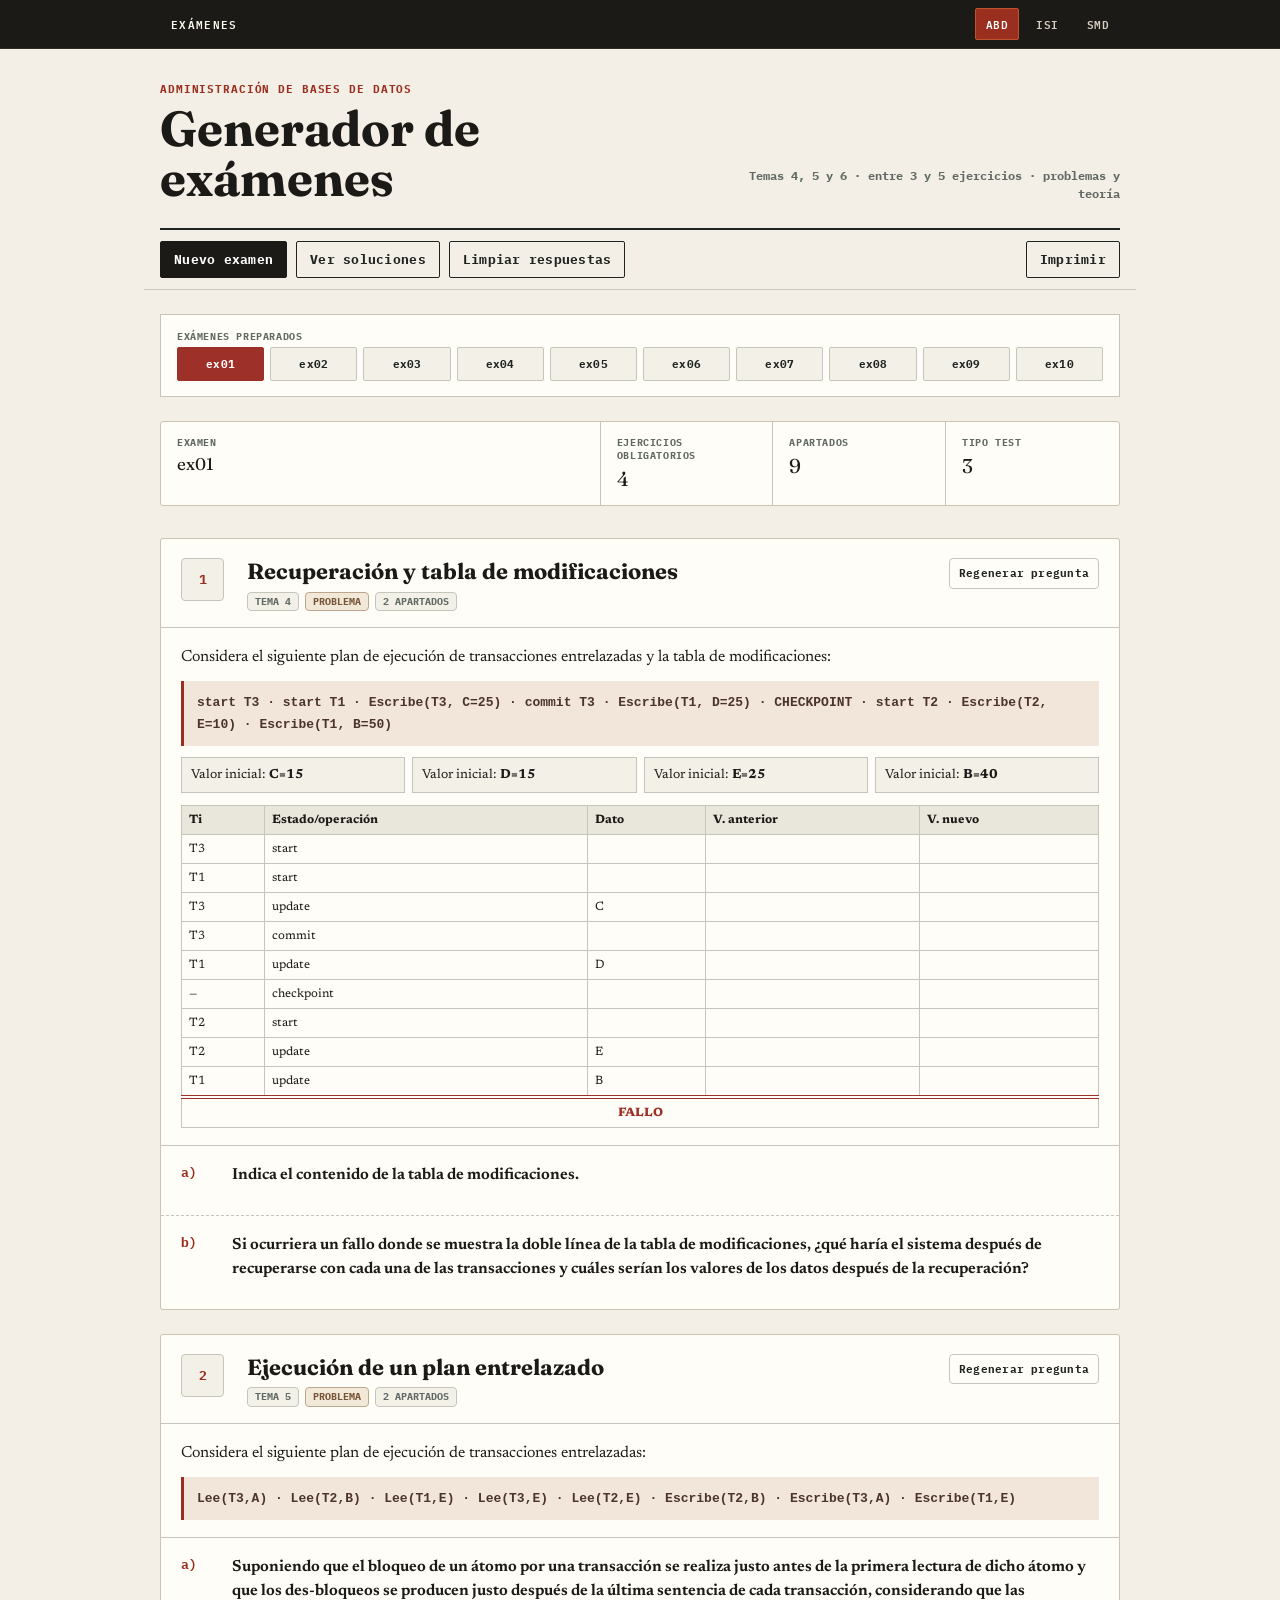
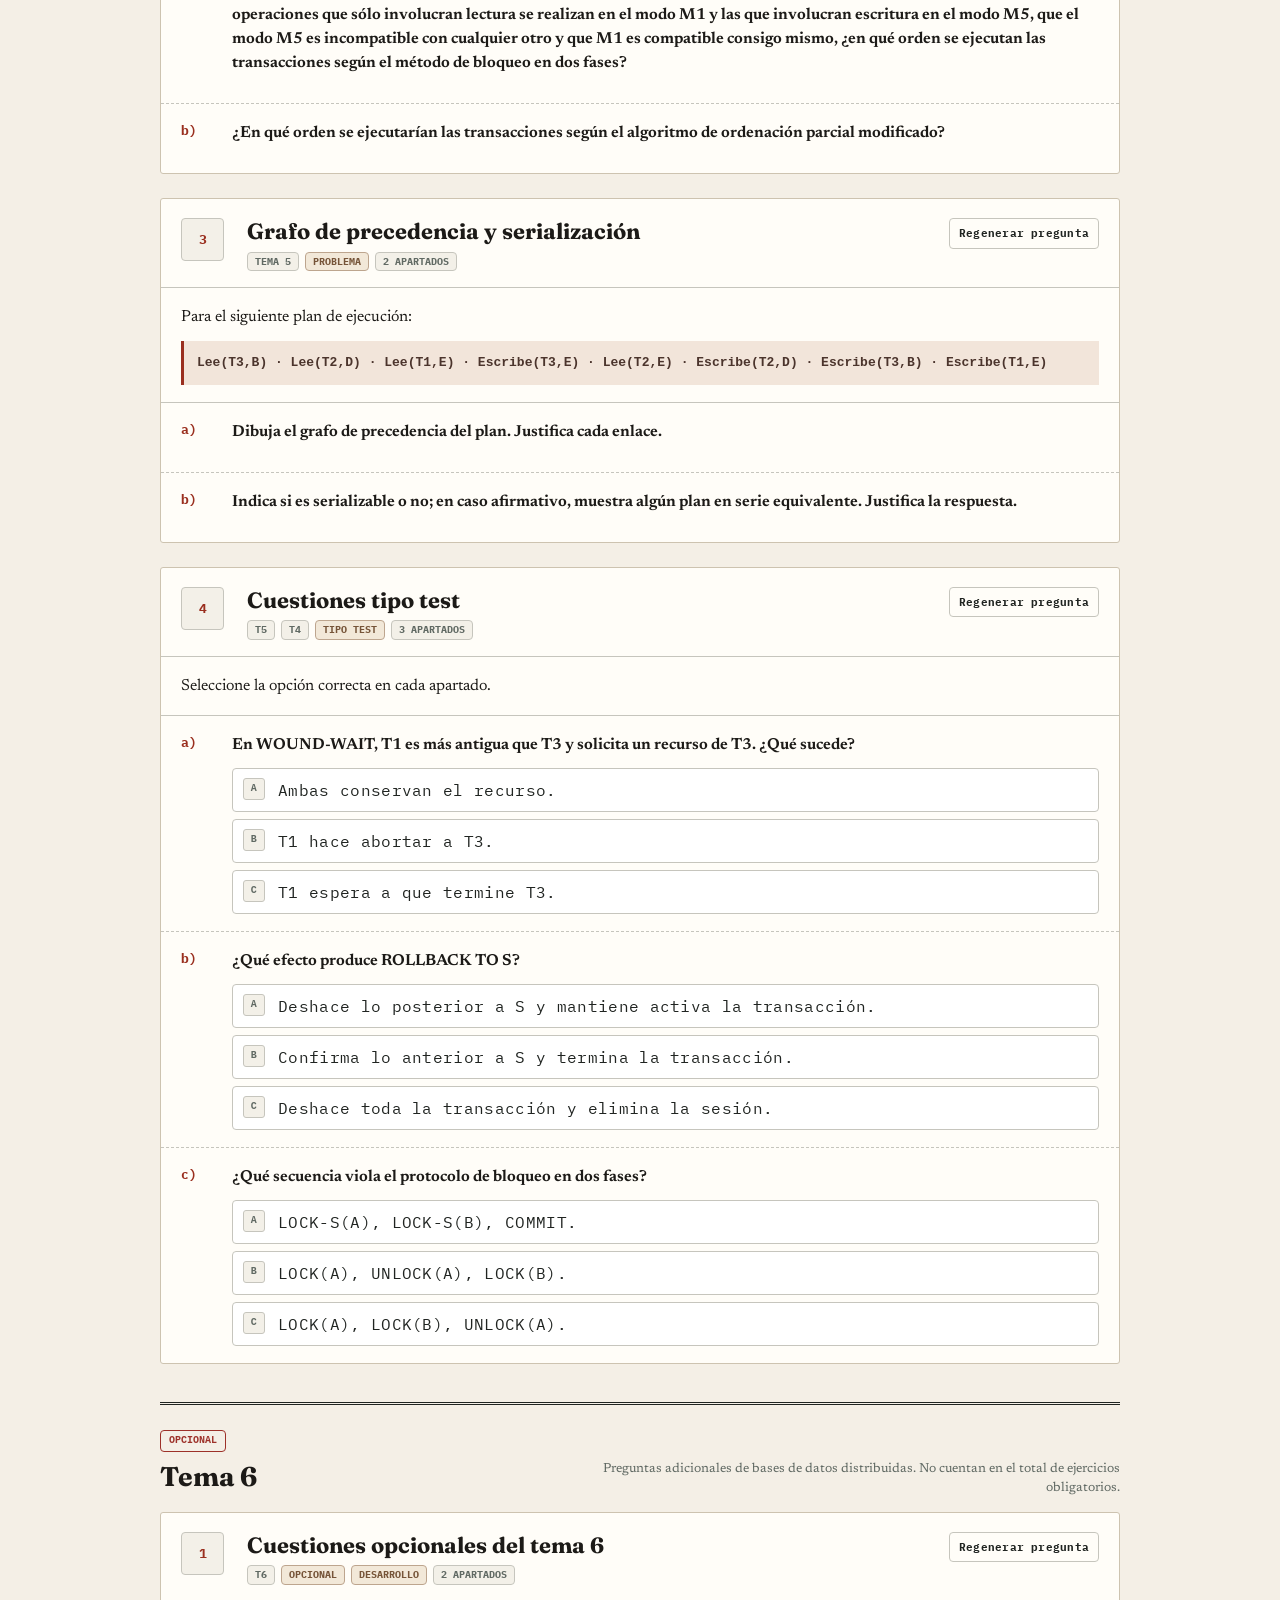
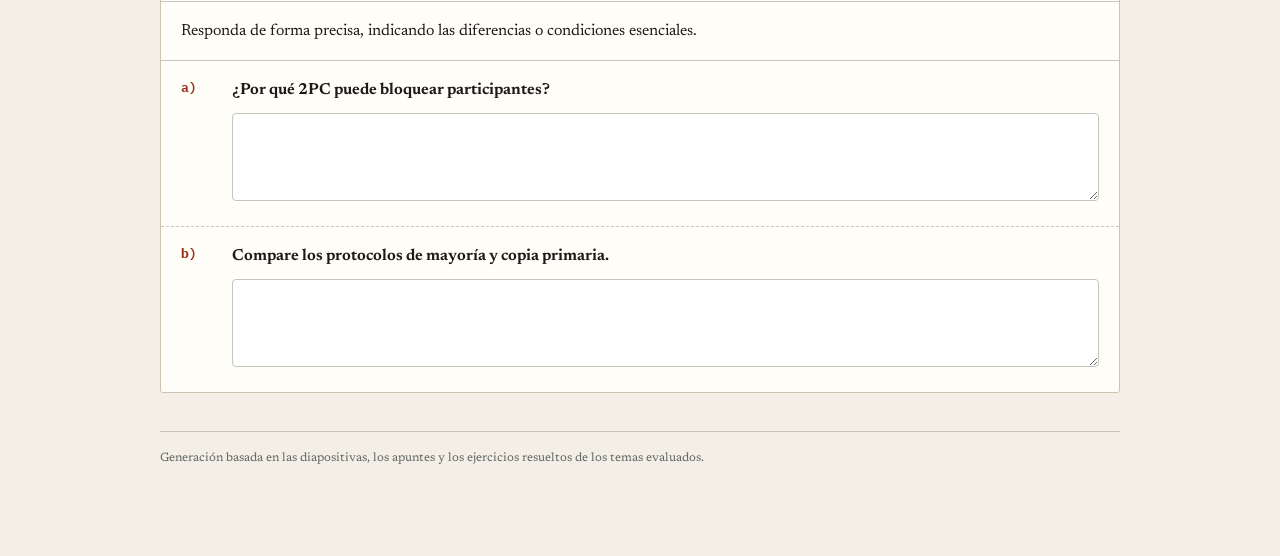
==== commit 7d65f92c: "Add preset panel and related functionality" ====
--- a/abd.html
+++ b/abd.html
@@ -98,6 +98,26 @@
   .button:hover { border-color: var(--accent); background: var(--accent); }
   .button.secondary { color: var(--ink); background: transparent; }
   .button.secondary:hover { color: white; background: var(--ink); }
+  .preset-panel {
+    margin: 0 0 24px;
+    padding: 15px 16px;
+    border: 1px solid var(--line);
+    background: var(--surface);
+  }
+  .preset-list { display: grid; grid-template-columns: repeat(10, minmax(0, 1fr)); gap: 6px; }
+  .preset-button {
+    min-height: 34px;
+    padding: 6px 4px;
+    border: 1px solid var(--line);
+    border-radius: 2px;
+    color: var(--ink);
+    background: var(--paper);
+    cursor: pointer;
+    font-size: 11px;
+    font-weight: 750;
+  }
+  .preset-button:hover { border-color: var(--accent); color: var(--accent); }
+  .preset-button.active { border-color: var(--accent); color: white; background: var(--accent); }
 
   .dashboard {
     display: grid;
@@ -336,6 +356,7 @@
     }
     .toolbar .button { width: 100%; padding-left: 7px; padding-right: 7px; font-size: 12px; }
     .spacer { display: none; }
+    .preset-list { grid-template-columns: repeat(5, minmax(0, 1fr)); }
     .dashboard { grid-template-columns: 1fr 1fr; }
     .dashboard > div { border-bottom: 1px solid var(--line); }
     .dashboard > div:nth-child(2) { border-right: 0; }
@@ -390,6 +411,11 @@
     <button class="button secondary" id="printExam" type="button">Imprimir</button>
   </div>
 
+  <section class="preset-panel" aria-label="Exámenes preparados">
+    <span class="dash-label">Exámenes preparados</span>
+    <div class="preset-list" id="presetList"></div>
+  </section>
+
   <section class="dashboard" aria-label="Resumen del examen">
     <div>
       <span class="dash-label">Examen</span>
@@ -438,24 +464,42 @@
 <script>
 const LETTERS = ["A", "B", "C", "D"];
 let serial = 0;
-let examNumber = 0;
+let freeExamNumber = 0;
+let currentExamLabel = "ex01";
+let activePreset = 1;
 let questions = [];
 let optionalQuestions = [];
 let answers = new Map();
 let solutionsVisible = false;
+let randomSource = Math.random;
+
+function randomUnit() {
+  return randomSource();
+}
+
+function seededRandom(seed) {
+  let state = seed >>> 0;
+  return function next() {
+    state += 0x6D2B79F5;
+    let value = state;
+    value = Math.imul(value ^ (value >>> 15), value | 1);
+    value ^= value + Math.imul(value ^ (value >>> 7), value | 61);
+    return ((value ^ (value >>> 14)) >>> 0) / 4294967296;
+  };
+}
 
 function randomInt(min, max) {
-  return Math.floor(Math.random() * (max - min + 1)) + min;
+  return Math.floor(randomUnit() * (max - min + 1)) + min;
 }
 
 function choice(items) {
-  return items[Math.floor(Math.random() * items.length)];
+  return items[Math.floor(randomUnit() * items.length)];
 }
 
 function shuffle(items) {
   const result = [...items];
   for (let i = result.length - 1; i > 0; i--) {
-    const j = Math.floor(Math.random() * (i + 1));
+    const j = Math.floor(randomUnit() * (i + 1));
     [result[i], result[j]] = [result[j], result[i]];
   }
   return result;
@@ -514,7 +558,7 @@
     while (value < 0);
     return [item, value];
   }));
-  const postCheckpointCommits = Math.random() < .58;
+  const postCheckpointCommits = randomUnit() < .58;
   const stable = { tx: tx[0], item: data[0] };
   const active = { tx: tx[1], items: [data[1], data[3]] };
   const post = { tx: tx[2], item: data[2] };
@@ -1126,7 +1170,7 @@
   };
 }
 
-function generateExam() {
+function buildExam() {
   const exerciseCount = randomInt(3, 5);
   const firstTheory = generateTheoryQuestion();
   const executionProblem = generateExecutionProblem(exerciseCount === 3);
@@ -1147,11 +1191,31 @@
   }
   questions = shuffle(generated);
   optionalQuestions = [generateTheoryQuestion(["T6"], true)];
-  examNumber += 1;
+}
+
+function showExam(label, seed = null, preset = null) {
+  const previousRandom = randomSource;
+  if (seed !== null) randomSource = seededRandom(seed);
+  try {
+    buildExam();
+  } finally {
+    randomSource = previousRandom;
+  }
+  currentExamLabel = label;
+  activePreset = preset;
   answers = new Map();
   solutionsVisible = false;
   render();
   window.scrollTo({ top: 0, behavior: "smooth" });
+}
+
+function generateExam() {
+  freeExamNumber += 1;
+  showExam(`Nuevo ${String(freeExamNumber).padStart(2, "0")}`);
+}
+
+function loadPresetExam(number) {
+  showExam(`ex${String(number).padStart(2, "0")}`, 7300 + number * 104729, number);
 }
 
 function regenerateQuestion(index, optional = false) {
@@ -1265,11 +1329,15 @@
 function updateSummary() {
   const parts = questions.flatMap(question => question.parts);
   const tests = parts.filter(part => part.type === "test");
-  document.getElementById("examLabel").textContent = `Modelo ${examNumber}`;
+  document.getElementById("examLabel").textContent = currentExamLabel;
   document.getElementById("questionCount").textContent = questions.length;
   document.getElementById("partCount").textContent = parts.length;
   document.getElementById("testCount").textContent = tests.length;
   document.getElementById("toggleSolutions").textContent = solutionsVisible ? "Ocultar soluciones" : "Ver soluciones";
+  document.getElementById("newExam").classList.toggle("active", activePreset === null);
+  document.querySelectorAll(".preset-button").forEach(button => {
+    button.classList.toggle("active", Number(button.dataset.preset) === activePreset);
+  });
   const result = document.getElementById("result");
   result.classList.toggle("visible", solutionsVisible);
   if (solutionsVisible) {
@@ -1293,6 +1361,16 @@
 }
 
 document.getElementById("newExam").addEventListener("click", generateExam);
+const presetList = document.getElementById("presetList");
+for (let number = 1; number <= 10; number += 1) {
+  const button = document.createElement("button");
+  button.type = "button";
+  button.className = "preset-button";
+  button.dataset.preset = number;
+  button.textContent = `ex${String(number).padStart(2, "0")}`;
+  button.addEventListener("click", () => loadPresetExam(number));
+  presetList.appendChild(button);
+}
 document.getElementById("toggleSolutions").addEventListener("click", () => {
   solutionsVisible = !solutionsVisible;
   renderExam();
@@ -1305,7 +1383,7 @@
 });
 document.getElementById("printExam").addEventListener("click", () => window.print());
 
-generateExam();
+loadPresetExam(1);
 </script>
 </body>
 </html>
--- a/assets/site.css
+++ b/assets/site.css
@@ -0,0 +1,198 @@
+:root {
+  --site-ink: #1c1a17;
+  --site-paper: #f4efe6;
+  --site-paper-2: #eae3d5;
+  --site-line: #cdc3b0;
+  --site-accent: #9a2f1f;
+  --site-accent-2: #c0532b;
+  --site-muted: #73695a;
+  --site-good: #2f6b43;
+}
+
+body.subject-page,
+body.portal-page {
+  color: var(--site-ink);
+  background: var(--site-paper);
+  font-family: "Newsreader", Georgia, serif;
+  -webkit-font-smoothing: antialiased;
+}
+
+.site-nav-wrap {
+  width: 100%;
+  border-bottom: 1px solid #302d28;
+  color: var(--site-paper);
+  background: var(--site-ink);
+}
+
+.site-nav {
+  display: flex;
+  width: min(960px, calc(100% - 32px));
+  min-height: 48px;
+  margin: 0 auto;
+  align-items: center;
+  gap: 6px;
+}
+
+.site-nav a {
+  display: inline-flex;
+  min-height: 32px;
+  align-items: center;
+  padding: 6px 10px;
+  border: 1px solid transparent;
+  border-radius: 2px;
+  color: #d9d1c3;
+  font: 600 11px/1.2 "IBM Plex Mono", ui-monospace, Consolas, monospace;
+  letter-spacing: .04em;
+  text-decoration: none;
+  text-transform: uppercase;
+  white-space: nowrap;
+}
+
+.site-nav a:hover {
+  border-color: #6d665c;
+  color: #fffaf0;
+}
+
+.site-nav a:first-child {
+  margin-right: auto;
+  color: #fffaf0;
+  font-weight: 600;
+  letter-spacing: .12em;
+}
+
+.site-nav a[aria-current="page"] {
+  border-color: var(--site-accent-2);
+  color: #fff;
+  background: var(--site-accent);
+}
+
+body.subject-page button,
+body.subject-page .button,
+body.subject-page .btn,
+body.subject-page .regen,
+body.subject-page .source-button {
+  font-family: "IBM Plex Mono", ui-monospace, Consolas, monospace;
+  letter-spacing: .02em;
+}
+
+body.subject-page h1,
+body.subject-page h2,
+body.subject-page .dash-value,
+body.subject-page .result-score {
+  font-family: "Fraunces", Georgia, serif;
+  letter-spacing: 0;
+}
+
+body.subject-page .eyebrow,
+body.subject-page .kicker,
+body.subject-page .section-label,
+body.subject-page .dash-label,
+body.subject-page .tag,
+body.subject-page .question-number,
+body.subject-page .part::before,
+body.subject-page .header-meta {
+  font-family: "IBM Plex Mono", ui-monospace, Consolas, monospace;
+}
+
+body.subject-page .shell {
+  width: min(960px, calc(100% - 32px));
+}
+
+body.subject-page .toolbar {
+  background: rgba(244, 239, 230, .96);
+}
+
+body.subject-page .question,
+body.subject-page .dashboard,
+body.subject-page .context,
+body.subject-page .source-link {
+  border-color: var(--site-line);
+  border-radius: 3px;
+  background: #fffdf8;
+  box-shadow: none;
+}
+
+body.subject-page .button,
+body.subject-page .btn {
+  border-radius: 2px;
+}
+
+body.subject-page .button:not(.secondary),
+body.subject-page .btn:not(.ghost) {
+  border-color: var(--site-ink);
+  background: var(--site-ink);
+}
+
+body.subject-page .button:not(.secondary):hover,
+body.subject-page .btn:not(.ghost):hover {
+  border-color: var(--site-accent);
+  background: var(--site-accent);
+}
+
+body.subject-page .button.active {
+  border-color: var(--site-accent);
+  background: var(--site-accent);
+}
+
+body.subject-page .eyebrow,
+body.subject-page .kicker,
+body.subject-page .question-number,
+body.subject-page .part::before {
+  color: var(--site-accent);
+}
+
+body.subject-page .tag.topic,
+body.subject-page .tag.problem {
+  border-color: #bda58e;
+  color: #765438;
+  background: #f2e8d8;
+}
+
+body.subject-page .scenario {
+  border-left-color: var(--site-accent);
+  color: #4b342c;
+  background: #f2e5da;
+}
+
+body.subject-page .solution {
+  border-left-color: var(--site-good);
+  background: #e3efe4;
+}
+
+body.subject-page .source-link:hover,
+body.subject-page .source-button:hover {
+  border-color: var(--site-accent);
+  color: var(--site-accent);
+}
+
+@media (max-width: 620px) {
+  .site-nav {
+    width: min(100% - 20px, 960px);
+    min-height: 0;
+    padding: 8px 0;
+    flex-wrap: wrap;
+  }
+
+  .site-nav a {
+    min-height: 30px;
+    flex: 1 1 auto;
+    justify-content: center;
+    padding-inline: 7px;
+    font-size: 10px;
+  }
+
+  .site-nav a:first-child {
+    flex-basis: 100%;
+    margin-right: 0;
+  }
+
+  body.subject-page .shell {
+    width: min(100% - 22px, 960px);
+  }
+}
+
+@media print {
+  .site-nav-wrap {
+    display: none !important;
+  }
+}
